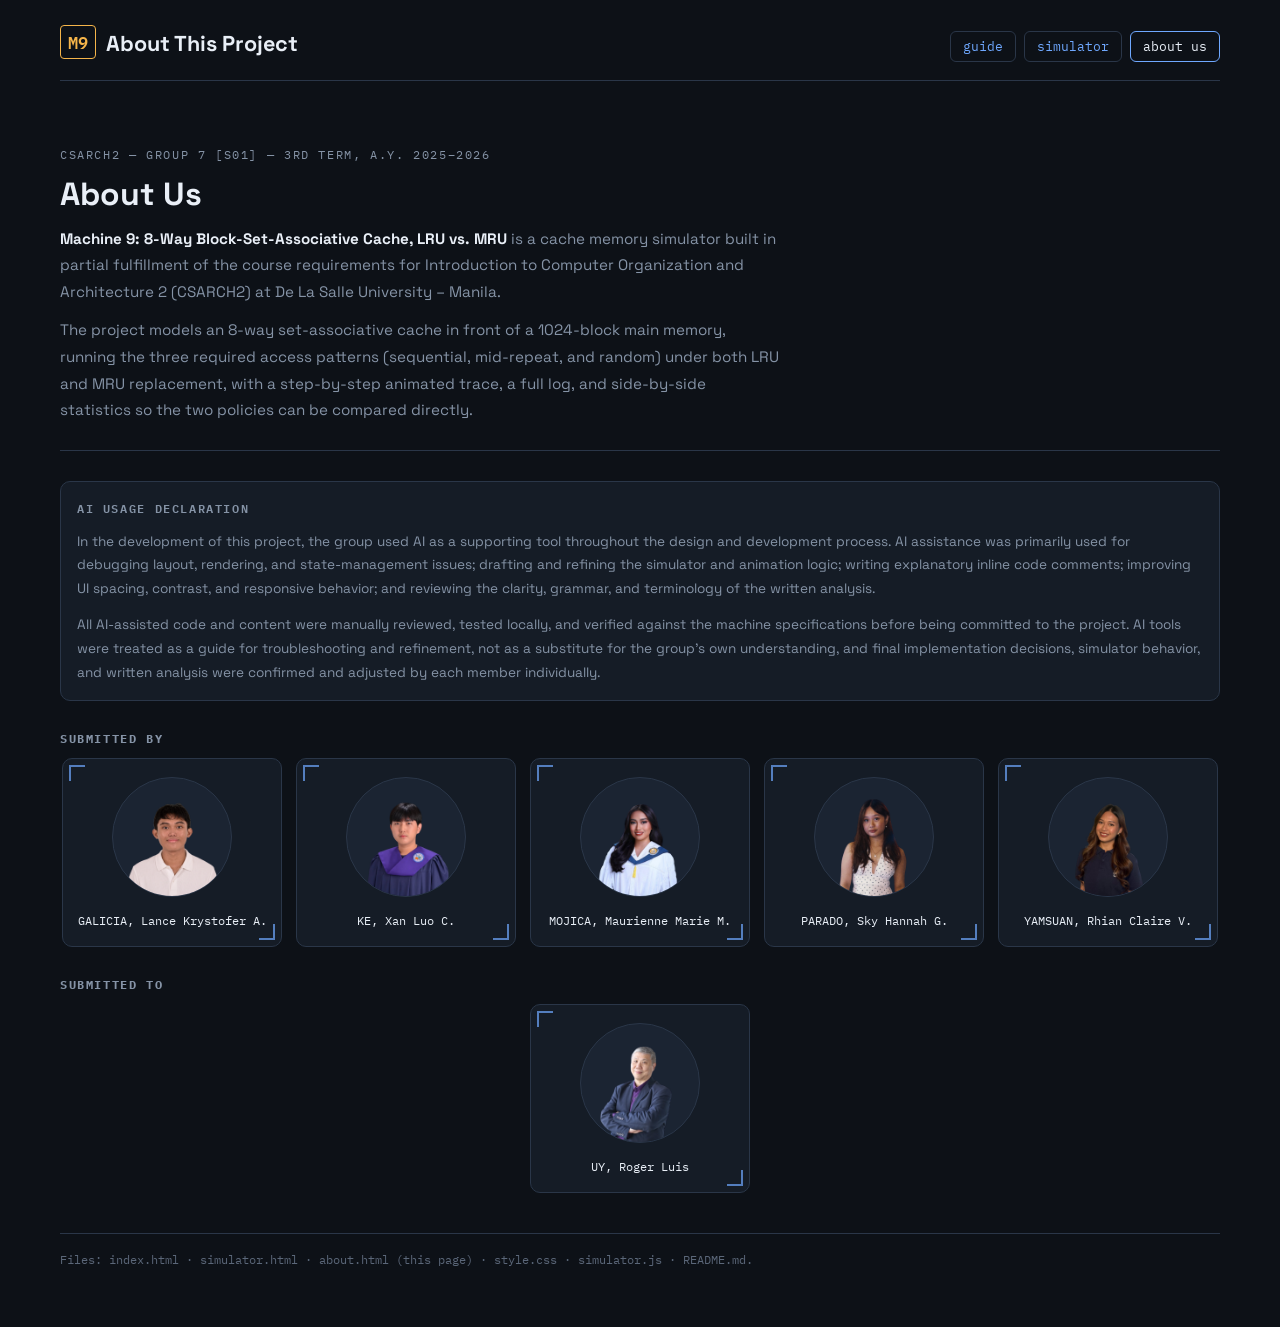
==== about.html @ 98dae0aa "added about us" ====
<!DOCTYPE html>
<html lang="en">
<head>
<meta charset="UTF-8">
<meta name="viewport" content="width=device-width, initial-scale=1.0">
<title>About Us - Machine 9 (8-Way BSA, LRU vs MRU)</title>
<link rel="preconnect" href="https://fonts.googleapis.com">
<link href="https://fonts.googleapis.com/css2?family=Space+Grotesk:wght@400;500;700&family=IBM+Plex+Mono:wght@400;500;600&display=swap" rel="stylesheet">
<link rel="stylesheet" href="style.css">
</head>
<body>
<div class="wrap">

<header>
  <h1><span class="m9">M9</span>About This Project</h1>
  <nav>
    <a href="index.html">guide</a>
    <a href="simulator.html">simulator</a>
    <a href="about.html" class="active">about us</a>
  </nav>
</header>

<section class="hero about-hero">
  <p class="eyebrow">CSARCH2 &mdash; Group 7 [S01] &mdash; 3rd Term, A.Y. 2025&ndash;2026</p>
  <h1>About Us</h1>
  <p>
    <strong>Machine 9: 8-Way Block-Set-Associative Cache, LRU vs. MRU</strong> is a cache
    memory simulator built in partial fulfillment of the course requirements for
    Introduction to Computer Organization and Architecture 2 (CSARCH2) at De La Salle
    University &ndash; Manila.
  </p>
  <p>
    The project models an 8-way set-associative cache in front of a 1024-block main
    memory, running the three required access patterns (sequential, mid-repeat, and
    random) under both LRU and MRU replacement, with a step-by-step animated trace,
    a full log, and side-by-side statistics so the two policies can be compared directly.
  </p>
</section>

<div class="card section">
  <h2>AI usage declaration</h2>
  <p style="color:var(--muted);font-size:.85rem;line-height:1.75">
    In the development of this project, the group used AI as a supporting tool throughout
    the design and development process. AI assistance was primarily used for debugging
    layout, rendering, and state-management issues; drafting and refining the simulator
    and animation logic; writing explanatory inline code comments; improving UI spacing,
    contrast, and responsive behavior; and reviewing the clarity, grammar, and terminology
    of the written analysis.
  </p>
  <p style="color:var(--muted);font-size:.85rem;line-height:1.75;margin-top:12px">
    All AI-assisted code and content were manually reviewed, tested locally, and verified
    against the machine specifications before being committed to the project. AI tools were
    treated as a guide for troubleshooting and refinement, not as a substitute for the
    group's own understanding, and final implementation decisions, simulator behavior, and
    written analysis were confirmed and adjusted by each member individually.
  </p>
</div>

<h2 class="section-label">Submitted by</h2>
<div class="people">
  <div class="card person">
    <div class="avatar"><img src="assets/images/lance.png" alt="Galicia, Lance Krystofer A." class="avatar-img"></div>
    <div class="pname">GALICIA, Lance Krystofer A.</div>
  </div>
  <div class="card person">
    <div class="avatar"><img src="assets/images/xan.png" alt="Ke, Xan Luo C." class="avatar-img"></div>
    <div class="pname">KE, Xan Luo C.</div>
  </div>
  <div class="card person">
    <div class="avatar"><img src="assets/images/maurienne.png" alt="Mojica, Maurienne Marie M." class="avatar-img"></div>
    <div class="pname">MOJICA, Maurienne Marie M.</div>
  </div>
  <div class="card person">
    <div class="avatar"><img src="assets/images/sky.png" alt="Parado, Sky Hannah G." class="avatar-img"></div>
    <div class="pname">PARADO, Sky Hannah G.</div>
  </div>
  <div class="card person">
    <div class="avatar"><img src="assets/images/rhian.png" alt="Yamsuan, Rhian Claire V." class="avatar-img"></div>
    <div class="pname">YAMSUAN, Rhian Claire V.</div>
  </div>
</div>

<h2 class="section-label">Submitted to</h2>
<div class="people people-single">
  <div class="card person">
    <div class="avatar"><img src="assets/images/roger.png" alt="Uy, Roger Luis" class="avatar-img"></div>
    <div class="pname">UY, Roger Luis</div>
  </div>
</div>

<footer>
  Files: index.html &middot; simulator.html &middot; about.html (this page) &middot; style.css &middot; simulator.js &middot; README.md.
</footer>

</div>
</body>
</html>
---- style.css ----
:root {
  --bg: #0d1117;
  --panel: #151c26;
  --panel2: #1b2432;
  --line: #2a3648;
  --ink: #e9eff7;
  --muted: #8593a6;
  --faint: #5b6779;
  --hit: #4ade9c;
  --miss: #ff6b5e;
  --amber: #f5b54a;
  --blue: #6fa8ff;
  --hit-dim: rgba(74, 222, 156, 0.14);
  --miss-dim: rgba(255, 107, 94, 0.14);
  --mono: 'IBM Plex Mono', ui-monospace, Menlo, Consolas, monospace;
  --sans: 'Space Grotesk', system-ui, -apple-system, sans-serif;
}

* { box-sizing: border-box; margin: 0; padding: 0; }

body {
  background: var(--bg);
  color: var(--ink);
  font-family: var(--sans);
  min-height: 100vh;
}

.wrap { max-width: 1200px; margin: 0 auto; padding: 28px 20px 60px; }

header {
  display: flex;
  align-items: baseline;
  justify-content: space-between;
  flex-wrap: wrap;
  gap: 8px;
  border-bottom: 1px solid var(--line);
  padding-bottom: 18px;
  margin-bottom: 22px;
}

h1 { font-size: 1.35rem; font-weight: 700; }

h1 .m9 {
  color: var(--amber);
  font-family: var(--mono);
  font-weight: 600;
  font-size: 0.8em;
  border: 1px solid var(--amber);
  border-radius: 4px;
  padding: 2px 7px;
  margin-right: 10px;
  vertical-align: 2px;
}

.sub { color: var(--muted); font-family: var(--mono); font-size: 0.78rem; }

nav a {
  color: var(--blue);
  font-family: var(--mono);
  font-size: 0.8rem;
  text-decoration: none;
  border: 1px solid var(--line);
  border-radius: 6px;
  padding: 6px 12px;
}
nav a:hover { border-color: var(--blue); }

.grid { display: grid; grid-template-columns: 290px 1fr; gap: 18px; }
@media (max-width: 900px) { .grid { grid-template-columns: 1fr; } }

.card {
  background: var(--panel);
  border: 1px solid var(--line);
  border-radius: 10px;
  padding: 16px;
}

.card h2 {
  font-size: 0.72rem;
  font-family: var(--mono);
  font-weight: 600;
  color: var(--muted);
  text-transform: uppercase;
  letter-spacing: 0.14em;
  margin-bottom: 12px;
}

.section { margin-top: 18px; }

label { display: block; font-size: 0.78rem; color: var(--muted); margin: 10px 0 4px; }

input[type='number'],
input[type='text'] {
  width: 100%;
  background: var(--panel2);
  color: var(--ink);
  border: 1px solid var(--line);
  border-radius: 6px;
  padding: 8px 10px;
  font-family: var(--mono);
  font-size: 0.82rem;
}

select {
  width: 100%;
  appearance: none;
  -webkit-appearance: none;
  background-color: var(--panel2);
  background-image: url("data:image/svg+xml,%3Csvg xmlns='http://www.w3.org/2000/svg' width='12' height='8'%3E%3Cpath d='M1 1l5 5 5-5' stroke='%238593a6' stroke-width='2' fill='none' stroke-linecap='round'/%3E%3C/svg%3E");
  background-repeat: no-repeat;
  background-position: right 12px center;
  color: var(--ink);
  border: 1px solid var(--line);
  border-radius: 6px;
  padding: 8px 34px 8px 10px;
  font-family: var(--mono);
  font-size: 0.82rem;
  cursor: pointer;
}
select:hover { border-color: var(--blue); }
select option { background: var(--panel2); color: var(--ink); }

select:focus,
input:focus,
button:focus-visible,
a:focus-visible { outline: 2px solid var(--blue); outline-offset: 1px; }

.seg {
  display: flex;
  background: var(--panel2);
  border: 1px solid var(--line);
  border-radius: 6px;
  overflow: hidden;
}
.seg button {
  flex: 1;
  background: none;
  border: 0;
  color: var(--muted);
  font-family: var(--mono);
  font-size: 0.76rem;
  padding: 7px 4px;
  cursor: pointer;
}
.seg button.on { background: var(--blue); color: #0b1020; font-weight: 600; }
.seg.pol button.on { background: var(--amber); }

.runbtn {
  width: 100%;
  margin-top: 16px;
  background: var(--hit);
  color: #08130d;
  border: 0;
  border-radius: 7px;
  padding: 11px;
  font-family: var(--sans);
  font-weight: 700;
  font-size: 0.95rem;
  cursor: pointer;
}
.runbtn:hover { filter: brightness(1.08); }

.hint {
  font-size: 0.7rem;
  color: var(--faint);
  margin-top: 8px;
  line-height: 1.5;
  font-family: var(--mono);
}

.err {
  color: var(--miss);
  font-size: 0.74rem;
  font-family: var(--mono);
  margin-top: 8px;
  display: none;
}

.stats {
  display: grid;
  grid-template-columns: repeat(auto-fit, minmax(130px, 1fr));
  gap: 10px;
  margin-bottom: 18px;
}
.stat {
  background: var(--panel);
  border: 1px solid var(--line);
  border-radius: 10px;
  padding: 11px 13px;
}
.stat .k {
  font-size: 0.62rem;
  font-family: var(--mono);
  color: var(--muted);
  text-transform: uppercase;
  letter-spacing: 0.1em;
}
.stat .v { font-size: 1.1rem; font-family: var(--mono); font-weight: 600; margin-top: 3px; display: flex; align-items: baseline; gap: 7px; }
.stat .v .ptag { font-size: 0.56rem; font-weight: 600; letter-spacing: 0.08em; min-width: 26px; }
.stat .v.hit { color: var(--hit); }
.stat .v.miss { color: var(--miss); }
.stat .v.amber { color: var(--amber); }

.bar { display: flex; align-items: center; gap: 10px; flex-wrap: wrap; margin-bottom: 14px; }
.bar button {
  background: var(--panel2);
  border: 1px solid var(--line);
  color: var(--ink);
  border-radius: 6px;
  padding: 7px 12px;
  font-family: var(--mono);
  font-size: 0.8rem;
  cursor: pointer;
}
.bar button:hover { border-color: var(--blue); }
.bar button:disabled { opacity: 0.35; cursor: default; }
.bar input[type='range'] { flex: 1; min-width: 120px; accent-color: var(--blue); }
.bar select { width: auto; }
.stepinfo { font-family: var(--mono); font-size: 0.78rem; color: var(--muted); min-width: 110px; text-align: right; }

.dies { display: grid; gap: 14px; grid-template-columns: 1fr; }
.dies.dual { grid-template-columns: 1fr 1fr; }
@media (max-width: 1050px) { .dies.dual { grid-template-columns: 1fr; } }

.diecol { min-width: 0; }
.dietitle {
  display: flex;
  justify-content: space-between;
  align-items: baseline;
  font-family: var(--mono);
  font-size: 0.78rem;
  font-weight: 600;
  letter-spacing: 0.08em;
  margin-bottom: 8px;
  padding: 0 2px;
}
.dielive { font-size: 0.66rem; font-weight: 500; letter-spacing: 0.04em; }

.die { display: grid; gap: 10px; }
.dies.dual .ways { grid-template-columns: repeat(4, 1fr); }

.set {
  background: var(--panel2);
  border: 1px solid var(--line);
  border-radius: 8px;
  padding: 10px;
}
.set .shead {
  font-family: var(--mono);
  font-size: 0.66rem;
  color: var(--muted);
  letter-spacing: 0.1em;
  margin-bottom: 8px;
  display: flex;
  justify-content: space-between;
}
.ways { display: grid; grid-template-columns: repeat(8, 1fr); gap: 6px; }
@media (max-width: 700px) { .ways { grid-template-columns: repeat(4, 1fr); } }

.way {
  position: relative;
  background: var(--bg);
  border: 1px solid var(--line);
  border-radius: 6px;
  min-height: 58px;
  padding: 6px 7px;
  font-family: var(--mono);
  transition: border-color 0.15s, background 0.15s;
}
.way .wtag { font-size: 0.58rem; color: var(--faint); }
.way .blk { font-size: 0.95rem; font-weight: 600; margin-top: 2px; }
.way .empty { color: var(--faint); font-size: 0.8rem; margin-top: 6px; }
.way .rec {
  position: absolute;
  left: 0;
  bottom: 0;
  height: 3px;
  background: var(--blue);
  border-radius: 0 0 0 6px;
  opacity: 0.85;
}
.way.flash-hit { border-color: var(--hit); background: var(--hit-dim); }
.way.flash-miss { border-color: var(--miss); background: var(--miss-dim); }
.way.flash-evict { border-color: var(--amber); }

.badge { position: absolute; top: 5px; right: 6px; font-size: 0.55rem; font-weight: 600; }
.badge.mru { color: var(--amber); }
.badge.lru { color: var(--blue); }

.legend {
  display: flex;
  gap: 16px;
  flex-wrap: wrap;
  font-family: var(--mono);
  font-size: 0.66rem;
  color: var(--muted);
  margin: 12px 2px 0;
}
.dot {
  display: inline-block;
  width: 9px;
  height: 9px;
  border-radius: 2px;
  margin-right: 5px;
  vertical-align: -1px;
}

.seqview {
  font-family: var(--mono);
  font-size: 0.7rem;
  color: var(--muted);
  background: var(--panel2);
  border: 1px solid var(--line);
  border-radius: 6px;
  padding: 8px 10px;
  margin-top: 10px;
  max-height: 70px;
  overflow: auto;
  word-break: break-all;
  line-height: 1.7;
}
.seqview b { color: var(--ink); font-weight: 600; }

.log {
  background: #0a0e14;
  border: 1px solid var(--line);
  border-radius: 8px;
  padding: 12px;
  height: 260px;
  overflow: auto;
  font-family: var(--mono);
  font-size: 0.73rem;
  line-height: 1.65;
  white-space: pre;
}
.log .h { color: var(--hit); }
.log .m { color: var(--miss); }
.log .d { color: var(--faint); }

.loghead { display: flex; justify-content: space-between; align-items: center; margin-bottom: 10px; }
.loghead button {
  background: none;
  border: 1px solid var(--line);
  color: var(--muted);
  border-radius: 6px;
  padding: 5px 10px;
  font-family: var(--mono);
  font-size: 0.7rem;
  cursor: pointer;
  transition: transform 0.2s ease, border-color 0.2s ease, color 0.2s ease, box-shadow 0.2s ease;
}
.loghead button:hover { border-color: var(--blue); color: var(--ink); transform: translateY(-1px); box-shadow: 0 12px 20px rgba(9, 19, 32, 0.16); }

table { width: 100%; border-collapse: collapse; font-family: var(--mono); font-size: 0.76rem; }
th, td { text-align: right; padding: 7px 10px; border-bottom: 1px solid var(--line); }
th:first-child, td:first-child { text-align: left; }
th {
  color: var(--muted);
  font-weight: 500;
  font-size: 0.66rem;
  text-transform: uppercase;
  letter-spacing: 0.1em;
}
td.win { color: var(--hit); font-weight: 600; }

.hero {
  padding: 40px 0 30px;
  border-bottom: 1px solid var(--line);
  margin-bottom: 30px;
}
.hero h1 { font-size: 2rem; line-height: 1.2; max-width: 700px; }
.hero p { color: var(--muted); margin-top: 14px; max-width: 640px; line-height: 1.7; font-size: 0.95rem; }
.hero .cta {
  display: inline-block;
  margin-top: 22px;
  background: var(--hit);
  color: #08130d;
  font-weight: 700;
  text-decoration: none;
  border-radius: 8px;
  padding: 12px 24px;
  border: 2px solid transparent;
  transition: transform 0.22s ease, filter 0.22s ease, box-shadow 0.22s ease, border-color 0.22s ease, background-color 0.22s ease;
}
.hero .cta:hover {
  filter: brightness(1.04);
  transform: translateY(-1px);
  box-shadow: 0 20px 26px rgba(17, 91, 58, 0.18);
  border-color: rgba(74, 222, 156, 0.8);
  background-color: #57d88b;
}

.steps { display: grid; grid-template-columns: repeat(auto-fit, minmax(240px, 1fr)); gap: 14px; margin-top: 24px; }
.step {
  transition: transform 0.24s ease, box-shadow 0.24s ease;
}
.step:hover {
  transform: translateY(-4px);
  box-shadow: 0 20px 36px rgba(0,0,0,0.14);
}
.step h3 { font-size: 0.9rem; margin-bottom: 8px; }
.step h3 span { color: var(--amber); font-family: var(--mono); margin-right: 8px; }
.step p { color: var(--muted); font-size: 0.82rem; line-height: 1.65; }
.step code {
  font-family: var(--mono);
  font-size: 0.78rem;
  background: var(--panel2);
  border: 1px solid var(--line);
  border-radius: 4px;
  padding: 1px 5px;
}

@media (max-width: 900px) {
  .hero { grid-template-columns: 1fr; }
  .hero-visual { margin-top: 20px; }
}

.spec-table td:first-child { color: var(--muted); }
.spec-table td { text-align: left; }

footer {
  margin-top: 40px;
  padding-top: 18px;
  border-top: 1px solid var(--line);
  color: var(--faint);
  font-family: var(--mono);
  font-size: 0.72rem;
}

@media (prefers-reduced-motion: reduce) { .way { transition: none; } }

/* ---- About Us page ---- */
nav { display: flex; gap: 8px; }
nav a.active { border-color: var(--blue); color: var(--ink); }

.about-hero { padding: 30px 0 26px; }
.about-hero .eyebrow {
  font-family: var(--mono);
  font-size: 0.72rem;
  color: var(--muted);
  text-transform: uppercase;
  letter-spacing: 0.14em;
  margin-bottom: 10px;
}
.about-hero h1 { font-size: 2rem; margin-bottom: 4px; }
.about-hero p { color: var(--muted); line-height: 1.75; font-size: 0.95rem; max-width: 720px; margin-top: 12px; }
.about-hero p strong { color: var(--ink); }

.wrap {
  animation: fade-in-up 0.6s ease-out both;
}

@keyframes fade-in-up {
  from {
    opacity: 0;
    transform: translateY(18px);
  }
  to {
    opacity: 1;
    transform: translateY(0);
  }
}

.section-label {
  font-family: var(--mono);
  font-size: 0.72rem;
  color: var(--muted);
  text-transform: uppercase;
  letter-spacing: 0.14em;
  margin: 30px 0 12px;
}

.people {
  display: grid;
  grid-template-columns: repeat(auto-fit, minmax(180px, 220px));
  gap: 14px;
  justify-content: center;
}
.people-single { grid-template-columns: 220px; justify-content: center; }

.person {
  position: relative;
  padding: 18px 14px 16px;
  text-align: center;
}
.person::before,
.person::after {
  content: '';
  position: absolute;
  width: 14px;
  height: 14px;
  border: 2px solid var(--blue);
  opacity: 0.7;
}
.person::before { top: 6px; left: 6px; border-right: 0; border-bottom: 0; }
.person::after { bottom: 6px; right: 6px; border-left: 0; border-top: 0; }

.avatar {
  width: 120px;
  height: 120px;
  margin: 0 auto 14px;
  border-radius: 50%;
  background: var(--panel2);
  border: 1px solid var(--line);
  display: flex;
  align-items: center;
  justify-content: center;
  font-size: 1.6rem;
  overflow: hidden;
}
.badge-icon { line-height: 1; }
.avatar-img {
  width: 100%;
  height: 100%;
  object-fit: cover;
  display: block;
}

.pname {
  font-family: var(--mono);
  font-size: 0.78rem;
  color: var(--ink);
  line-height: 1.5;
}
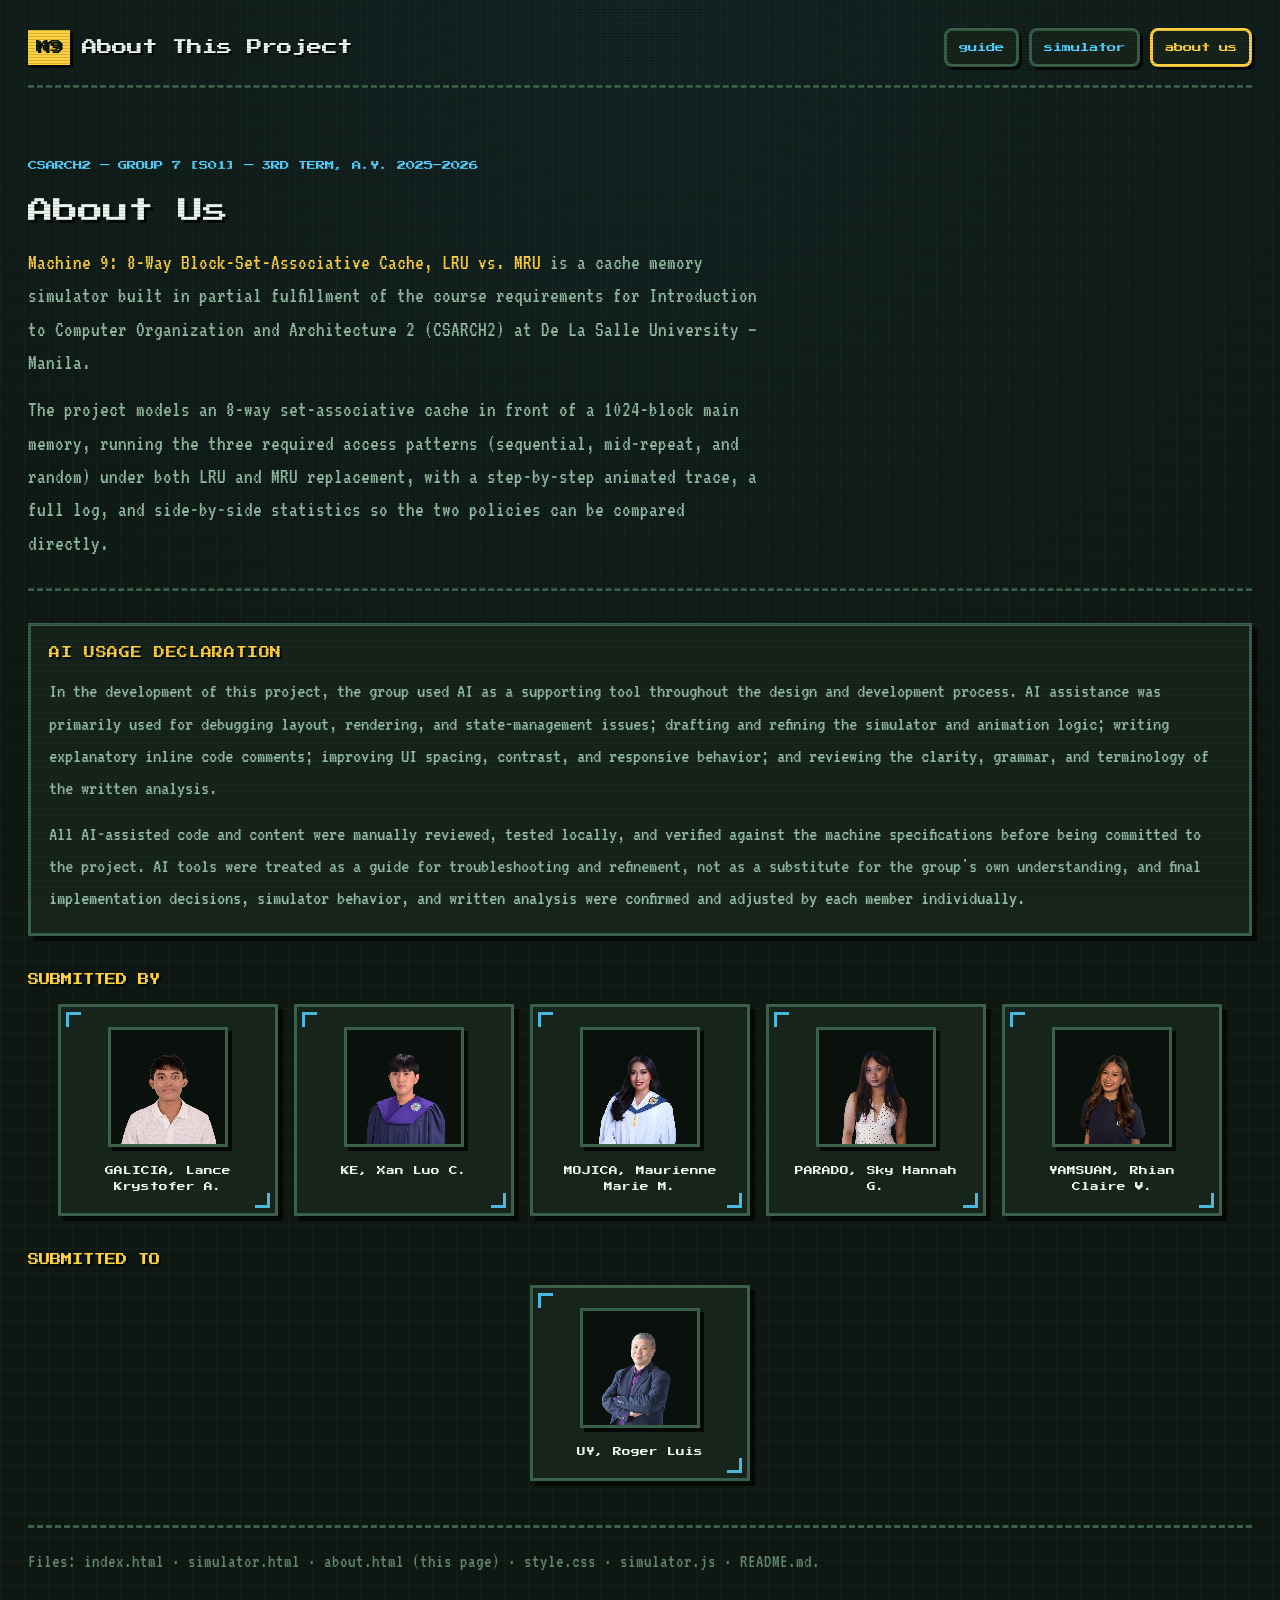
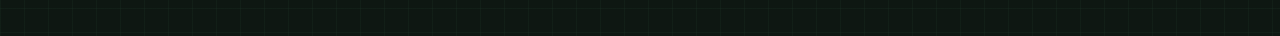
==== commit bc1b4c04: "update theme" ====
--- a/about.html
+++ b/about.html
@@ -5,7 +5,7 @@
 <meta name="viewport" content="width=device-width, initial-scale=1.0">
 <title>About Us - Machine 9 (8-Way BSA, LRU vs MRU)</title>
 <link rel="preconnect" href="https://fonts.googleapis.com">
-<link href="https://fonts.googleapis.com/css2?family=Space+Grotesk:wght@400;500;700&family=IBM+Plex+Mono:wght@400;500;600&display=swap" rel="stylesheet">
+<link href="https://fonts.googleapis.com/css2?family=Press+Start+2P&family=VT323&display=swap" rel="stylesheet">
 <link rel="stylesheet" href="style.css">
 </head>
 <body>
@@ -39,7 +39,7 @@
 
 <div class="card section">
   <h2>AI usage declaration</h2>
-  <p style="color:var(--muted);font-size:.85rem;line-height:1.75">
+  <p style="color:var(--muted)">
     In the development of this project, the group used AI as a supporting tool throughout
     the design and development process. AI assistance was primarily used for debugging
     layout, rendering, and state-management issues; drafting and refining the simulator
@@ -47,7 +47,7 @@
     contrast, and responsive behavior; and reviewing the clarity, grammar, and terminology
     of the written analysis.
   </p>
-  <p style="color:var(--muted);font-size:.85rem;line-height:1.75;margin-top:12px">
+  <p style="color:var(--muted);margin-top:14px">
     All AI-assisted code and content were manually reviewed, tested locally, and verified
     against the machine specifications before being committed to the project. AI tools were
     treated as a guide for troubleshooting and refinement, not as a substitute for the
--- a/style.css
+++ b/style.css
@@ -1,120 +1,215 @@
+/* ============================================================
+   M9 CACHE SIM - pixel arcade / chalkboard theme
+   ============================================================ */
+
 :root {
-  --bg: #0d1117;
-  --panel: #151c26;
-  --panel2: #1b2432;
-  --line: #2a3648;
-  --ink: #e9eff7;
-  --muted: #8593a6;
-  --faint: #5b6779;
-  --hit: #4ade9c;
-  --miss: #ff6b5e;
-  --amber: #f5b54a;
-  --blue: #6fa8ff;
-  --hit-dim: rgba(74, 222, 156, 0.14);
-  --miss-dim: rgba(255, 107, 94, 0.14);
-  --mono: 'IBM Plex Mono', ui-monospace, Menlo, Consolas, monospace;
-  --sans: 'Space Grotesk', system-ui, -apple-system, sans-serif;
-}
+  --bg: #0e1712;
+  --bg2: #0a110d;
+  --panel: #16241c;
+  --panel2: #1d2f24;
+  --line: #3a6049;
+  --line2: #24402f;
+  --ink: #e9f7ee;
+  --muted: #93bda3;
+  --faint: #5f8570;
+  --hit: #5ef06e;
+  --miss: #ff5f56;
+  --amber: #ffd23f;
+  --blue: #56d0ff;
+  --pink: #ff7ce5;
+  --hit-dim: rgba(94, 240, 110, 0.18);
+  --miss-dim: rgba(255, 95, 86, 0.18);
+  --shadow: #050906;
+  --mono: 'VT323', ui-monospace, Consolas, monospace;
+  --sans: 'VT323', ui-monospace, Consolas, monospace;
+  --disp: 'Press Start 2P', 'VT323', monospace;
+  /* rounding applied to interactive controls only - panels stay square */
+  --r: 8px;
+}
+
+html { font-size: 118%; }
 
 * { box-sizing: border-box; margin: 0; padding: 0; }
 
+img, .avatar-img { image-rendering: pixelated; }
+
 body {
-  background: var(--bg);
+  background-color: var(--bg);
+  /* chalkboard grid */
+  background-image:
+    linear-gradient(rgba(90, 160, 115, 0.055) 1px, transparent 1px),
+    linear-gradient(90deg, rgba(90, 160, 115, 0.055) 1px, transparent 1px),
+    radial-gradient(circle at 50% 0%, rgba(86, 208, 255, 0.07), transparent 60%);
+  background-size: 24px 24px, 24px 24px, 100% 100%;
   color: var(--ink);
   font-family: var(--sans);
+  font-size: 1.12rem;
+  line-height: 1.5;
   min-height: 100vh;
 }
 
-.wrap { max-width: 1200px; margin: 0 auto; padding: 28px 20px 60px; }
-
+/* CRT scanlines */
+body::before {
+  content: '';
+  position: fixed;
+  inset: 0;
+  pointer-events: none;
+  z-index: 999;
+  background: repeating-linear-gradient(
+    to bottom,
+    rgba(0, 0, 0, 0.16) 0px,
+    rgba(0, 0, 0, 0.16) 1px,
+    transparent 1px,
+    transparent 3px
+  );
+  mix-blend-mode: multiply;
+}
+
+.wrap {
+  width: 100%;
+  max-width: none;
+  margin: 0 auto;
+  padding: 28px 28px 60px;
+  animation: pixel-in 0.4s steps(4) both;
+}
+
+@keyframes pixel-in {
+  from { opacity: 0; transform: translateY(12px); }
+  to   { opacity: 1; transform: translateY(0); }
+}
+
+::selection { background: var(--amber); color: #12200f; }
+
+/* ---------- scrollbars ---------- */
+::-webkit-scrollbar { width: 12px; height: 12px; }
+::-webkit-scrollbar-track { background: var(--bg2); }
+::-webkit-scrollbar-thumb { background: var(--line); border: 2px solid var(--bg2); }
+::-webkit-scrollbar-thumb:hover { background: var(--hit); }
+
+/* ---------- header ---------- */
 header {
   display: flex;
-  align-items: baseline;
+  align-items: center;
   justify-content: space-between;
   flex-wrap: wrap;
-  gap: 8px;
-  border-bottom: 1px solid var(--line);
+  gap: 12px;
+  border-bottom: 3px dashed var(--line);
   padding-bottom: 18px;
-  margin-bottom: 22px;
-}
-
-h1 { font-size: 1.35rem; font-weight: 700; }
+  margin-bottom: 24px;
+}
+
+h1 {
+  font-family: var(--disp);
+  font-size: 0.82rem;
+  font-weight: 400;
+  line-height: 1.7;
+  text-shadow: 2px 2px 0 var(--shadow);
+}
 
 h1 .m9 {
-  color: var(--amber);
-  font-family: var(--mono);
-  font-weight: 600;
-  font-size: 0.8em;
-  border: 1px solid var(--amber);
-  border-radius: 4px;
-  padding: 2px 7px;
-  margin-right: 10px;
+  display: inline-block;
+  color: #12200f;
+  background: var(--amber);
+  font-family: var(--disp);
+  font-size: 0.85em;
+  padding: 6px 8px;
+  margin-right: 12px;
   vertical-align: 2px;
-}
-
-.sub { color: var(--muted); font-family: var(--mono); font-size: 0.78rem; }
+  border: 0;
+  border-radius: 0;
+  box-shadow: 3px 3px 0 var(--shadow);
+}
+
+.sub { color: var(--muted); font-family: var(--mono); font-size: 1rem; }
+
+nav { display: flex; gap: 10px; flex-wrap: wrap; }
 
 nav a {
   color: var(--blue);
-  font-family: var(--mono);
-  font-size: 0.8rem;
+  font-family: var(--disp);
+  font-size: 0.5rem;
+  line-height: 1.6;
   text-decoration: none;
-  border: 1px solid var(--line);
-  border-radius: 6px;
-  padding: 6px 12px;
-}
-nav a:hover { border-color: var(--blue); }
-
-.grid { display: grid; grid-template-columns: 290px 1fr; gap: 18px; }
+  background: var(--panel);
+  border: 3px solid var(--line);
+  border-radius: var(--r);
+  padding: 9px 12px;
+  box-shadow: 3px 3px 0 var(--shadow);
+  transition: none;
+}
+nav a:hover {
+  border-color: var(--blue);
+  color: var(--ink);
+  transform: translate(1px, 1px);
+  box-shadow: 2px 2px 0 var(--shadow);
+}
+nav a:active { transform: translate(3px, 3px); box-shadow: 0 0 0 var(--shadow); }
+nav a.active { border-color: var(--amber); color: var(--amber); }
+
+/* ---------- layout ---------- */
+.grid { display: grid; grid-template-columns: 310px 1fr; gap: 20px; }
 @media (max-width: 900px) { .grid { grid-template-columns: 1fr; } }
 
 .card {
   background: var(--panel);
-  border: 1px solid var(--line);
-  border-radius: 10px;
-  padding: 16px;
+  border: 3px solid var(--line);
+  border-radius: 0;
+  padding: 18px;
+  box-shadow: 5px 5px 0 var(--shadow);
 }
 
 .card h2 {
-  font-size: 0.72rem;
-  font-family: var(--mono);
-  font-weight: 600;
-  color: var(--muted);
-  text-transform: uppercase;
-  letter-spacing: 0.14em;
-  margin-bottom: 12px;
-}
-
-.section { margin-top: 18px; }
-
-label { display: block; font-size: 0.78rem; color: var(--muted); margin: 10px 0 4px; }
-
+  font-family: var(--disp);
+  font-size: 0.58rem;
+  font-weight: 400;
+  color: var(--amber);
+  text-transform: uppercase;
+  letter-spacing: 0.06em;
+  line-height: 1.6;
+  margin-bottom: 14px;
+  text-shadow: 2px 2px 0 var(--shadow);
+}
+
+.section { margin-top: 20px; }
+
+label {
+  display: block;
+  font-family: var(--mono);
+  font-size: 1rem;
+  color: var(--muted);
+  margin: 14px 0 5px;
+  text-transform: uppercase;
+  letter-spacing: 0.04em;
+}
+
+/* ---------- form controls ---------- */
 input[type='number'],
 input[type='text'] {
   width: 100%;
-  background: var(--panel2);
+  background: var(--bg2);
   color: var(--ink);
-  border: 1px solid var(--line);
-  border-radius: 6px;
-  padding: 8px 10px;
-  font-family: var(--mono);
-  font-size: 0.82rem;
-}
+  border: 3px solid var(--line);
+  border-radius: var(--r);
+  padding: 8px 12px;
+  font-family: var(--mono);
+  font-size: 1.05rem;
+}
+input[type='number']:hover, input[type='text']:hover { border-color: var(--blue); }
 
 select {
   width: 100%;
   appearance: none;
   -webkit-appearance: none;
-  background-color: var(--panel2);
-  background-image: url("data:image/svg+xml,%3Csvg xmlns='http://www.w3.org/2000/svg' width='12' height='8'%3E%3Cpath d='M1 1l5 5 5-5' stroke='%238593a6' stroke-width='2' fill='none' stroke-linecap='round'/%3E%3C/svg%3E");
+  background-color: var(--bg2);
+  background-image: url("data:image/svg+xml,%3Csvg xmlns='http://www.w3.org/2000/svg' width='12' height='12' shape-rendering='crispEdges'%3E%3Crect x='1' y='3' width='2' height='2' fill='%2393bda3'/%3E%3Crect x='3' y='5' width='2' height='2' fill='%2393bda3'/%3E%3Crect x='5' y='7' width='2' height='2' fill='%2393bda3'/%3E%3Crect x='7' y='5' width='2' height='2' fill='%2393bda3'/%3E%3Crect x='9' y='3' width='2' height='2' fill='%2393bda3'/%3E%3C/svg%3E");
   background-repeat: no-repeat;
-  background-position: right 12px center;
+  background-position: right 10px center;
   color: var(--ink);
-  border: 1px solid var(--line);
-  border-radius: 6px;
-  padding: 8px 34px 8px 10px;
-  font-family: var(--mono);
-  font-size: 0.82rem;
+  border: 3px solid var(--line);
+  border-radius: var(--r);
+  padding: 8px 32px 8px 12px;
+  font-family: var(--mono);
+  font-size: 1.05rem;
   cursor: pointer;
 }
 select:hover { border-color: var(--blue); }
@@ -123,102 +218,143 @@
 select:focus,
 input:focus,
 button:focus-visible,
-a:focus-visible { outline: 2px solid var(--blue); outline-offset: 1px; }
+a:focus-visible { outline: 3px solid var(--amber); outline-offset: 2px; }
 
 .seg {
   display: flex;
-  background: var(--panel2);
-  border: 1px solid var(--line);
-  border-radius: 6px;
+  background: var(--bg2);
+  border: 3px solid var(--line);
+  border-radius: var(--r);
   overflow: hidden;
+  gap: 0;
 }
 .seg button {
   flex: 1;
   background: none;
   border: 0;
-  color: var(--muted);
-  font-family: var(--mono);
-  font-size: 0.76rem;
-  padding: 7px 4px;
+  border-right: 3px solid var(--line);
+  color: var(--muted);
+  font-family: var(--disp);
+  font-size: 0.46rem;
+  line-height: 1.7;
+  padding: 10px 4px;
   cursor: pointer;
 }
-.seg button.on { background: var(--blue); color: #0b1020; font-weight: 600; }
-.seg.pol button.on { background: var(--amber); }
+.seg button:last-child { border-right: 0; }
+.seg button:hover { color: var(--ink); background: var(--panel2); }
+.seg button.on { background: var(--blue); color: #06131b; }
+.seg.pol button.on { background: var(--amber); color: #1c1704; }
 
 .runbtn {
   width: 100%;
-  margin-top: 16px;
+  margin-top: 20px;
   background: var(--hit);
-  color: #08130d;
-  border: 0;
-  border-radius: 7px;
-  padding: 11px;
-  font-family: var(--sans);
-  font-weight: 700;
+  color: #062a0c;
+  border: 3px solid #0d3a13;
+  border-radius: var(--r);
+  padding: 14px 10px;
+  font-family: var(--disp);
+  font-size: 0.66rem;
+  line-height: 1.6;
+  cursor: pointer;
+  box-shadow: 5px 5px 0 var(--shadow);
+  text-transform: uppercase;
+}
+.runbtn:hover { background: #7bff8b; transform: translate(1px, 1px); box-shadow: 4px 4px 0 var(--shadow); }
+.runbtn:active { transform: translate(5px, 5px); box-shadow: 0 0 0 var(--shadow); }
+
+.hint {
+  font-family: var(--mono);
   font-size: 0.95rem;
-  cursor: pointer;
-}
-.runbtn:hover { filter: brightness(1.08); }
-
-.hint {
-  font-size: 0.7rem;
   color: var(--faint);
-  margin-top: 8px;
-  line-height: 1.5;
-  font-family: var(--mono);
+  margin-top: 10px;
+  line-height: 1.45;
 }
 
 .err {
   color: var(--miss);
-  font-size: 0.74rem;
-  font-family: var(--mono);
-  margin-top: 8px;
+  font-family: var(--mono);
+  font-size: 1rem;
+  margin-top: 10px;
   display: none;
-}
-
+  text-transform: uppercase;
+}
+
+/* ---------- stat tiles ---------- */
 .stats {
   display: grid;
-  grid-template-columns: repeat(auto-fit, minmax(130px, 1fr));
-  gap: 10px;
-  margin-bottom: 18px;
+  grid-template-columns: repeat(auto-fit, minmax(140px, 1fr));
+  gap: 12px;
+  margin-bottom: 20px;
 }
 .stat {
   background: var(--panel);
-  border: 1px solid var(--line);
-  border-radius: 10px;
-  padding: 11px 13px;
+  border: 3px solid var(--line);
+  border-radius: 0;
+  padding: 12px 13px;
+  box-shadow: 4px 4px 0 var(--shadow);
 }
 .stat .k {
-  font-size: 0.62rem;
-  font-family: var(--mono);
-  color: var(--muted);
-  text-transform: uppercase;
-  letter-spacing: 0.1em;
-}
-.stat .v { font-size: 1.1rem; font-family: var(--mono); font-weight: 600; margin-top: 3px; display: flex; align-items: baseline; gap: 7px; }
-.stat .v .ptag { font-size: 0.56rem; font-weight: 600; letter-spacing: 0.08em; min-width: 26px; }
+  font-family: var(--disp);
+  font-size: 0.42rem;
+  line-height: 1.7;
+  color: var(--muted);
+  text-transform: uppercase;
+}
+.stat .v {
+  font-family: var(--mono);
+  font-size: 1.5rem;
+  font-weight: 400;
+  margin-top: 6px;
+  display: flex;
+  align-items: baseline;
+  gap: 8px;
+  text-shadow: 2px 2px 0 var(--shadow);
+}
+.stat .v .ptag { font-family: var(--disp); font-size: 0.4rem; min-width: 30px; }
 .stat .v.hit { color: var(--hit); }
 .stat .v.miss { color: var(--miss); }
 .stat .v.amber { color: var(--amber); }
 
-.bar { display: flex; align-items: center; gap: 10px; flex-wrap: wrap; margin-bottom: 14px; }
+/* ---------- animation bar ---------- */
+.bar {
+  display: flex;
+  align-items: center;
+  gap: 10px;
+  flex-wrap: wrap;
+  margin-bottom: 16px;
+  background: var(--bg2);
+  border: 3px solid var(--line2);
+  padding: 10px;
+}
 .bar button {
   background: var(--panel2);
-  border: 1px solid var(--line);
+  border: 3px solid var(--line);
   color: var(--ink);
-  border-radius: 6px;
-  padding: 7px 12px;
-  font-family: var(--mono);
-  font-size: 0.8rem;
+  border-radius: var(--r);
+  padding: 9px 12px;
+  font-family: var(--disp);
+  font-size: 0.46rem;
+  line-height: 1.6;
   cursor: pointer;
-}
-.bar button:hover { border-color: var(--blue); }
-.bar button:disabled { opacity: 0.35; cursor: default; }
-.bar input[type='range'] { flex: 1; min-width: 120px; accent-color: var(--blue); }
-.bar select { width: auto; }
-.stepinfo { font-family: var(--mono); font-size: 0.78rem; color: var(--muted); min-width: 110px; text-align: right; }
-
-.dies { display: grid; gap: 14px; grid-template-columns: 1fr; }
+  box-shadow: 3px 3px 0 var(--shadow);
+}
+.bar button:hover { border-color: var(--blue); color: var(--blue); transform: translate(1px, 1px); box-shadow: 2px 2px 0 var(--shadow); }
+.bar button:active { transform: translate(3px, 3px); box-shadow: 0 0 0 var(--shadow); }
+.bar button:disabled { opacity: 0.3; cursor: default; transform: none; box-shadow: 3px 3px 0 var(--shadow); }
+.bar input[type='range'] { flex: 1; min-width: 120px; accent-color: var(--hit); height: 12px; }
+.bar select { width: auto; font-size: 0.95rem; padding: 6px 28px 6px 8px; }
+.bar label { margin: 0; }
+.stepinfo {
+  font-family: var(--mono);
+  font-size: 1.05rem;
+  color: var(--amber);
+  min-width: 120px;
+  text-align: right;
+}
+
+/* ---------- cache dies ---------- */
+.dies { display: grid; gap: 16px; grid-template-columns: 1fr; }
 .dies.dual { grid-template-columns: 1fr 1fr; }
 @media (max-width: 1050px) { .dies.dual { grid-template-columns: 1fr; } }
 
@@ -226,299 +362,399 @@
 .dietitle {
   display: flex;
   justify-content: space-between;
-  align-items: baseline;
-  font-family: var(--mono);
-  font-size: 0.78rem;
-  font-weight: 600;
-  letter-spacing: 0.08em;
-  margin-bottom: 8px;
-  padding: 0 2px;
-}
-.dielive { font-size: 0.66rem; font-weight: 500; letter-spacing: 0.04em; }
+  align-items: center;
+  font-family: var(--disp);
+  font-size: 0.52rem;
+  line-height: 1.7;
+  margin-bottom: 10px;
+  padding: 6px 8px;
+  background: var(--bg2);
+  border: 3px solid var(--line2);
+}
+.dielive { font-family: var(--mono); font-size: 1rem; letter-spacing: 0.02em; }
 
 .die { display: grid; gap: 10px; }
-.dies.dual .ways { grid-template-columns: repeat(4, 1fr); }
+/* side-by-side dies fold to 4 ways per row only when there isn't room for 8 */
+.dies.dual .ways { grid-template-columns: repeat(8, 1fr); }
+@media (max-width: 1500px) { .dies.dual .ways { grid-template-columns: repeat(4, 1fr); } }
 
 .set {
   background: var(--panel2);
-  border: 1px solid var(--line);
-  border-radius: 8px;
+  border: 3px solid var(--line2);
+  border-radius: 0;
   padding: 10px;
 }
 .set .shead {
   font-family: var(--mono);
-  font-size: 0.66rem;
-  color: var(--muted);
-  letter-spacing: 0.1em;
+  font-size: 1rem;
+  color: var(--muted);
+  letter-spacing: 0.04em;
   margin-bottom: 8px;
   display: flex;
   justify-content: space-between;
+  text-transform: uppercase;
 }
 .ways { display: grid; grid-template-columns: repeat(8, 1fr); gap: 6px; }
 @media (max-width: 700px) { .ways { grid-template-columns: repeat(4, 1fr); } }
 
 .way {
   position: relative;
-  background: var(--bg);
-  border: 1px solid var(--line);
-  border-radius: 6px;
-  min-height: 58px;
-  padding: 6px 7px;
-  font-family: var(--mono);
-  transition: border-color 0.15s, background 0.15s;
-}
-.way .wtag { font-size: 0.58rem; color: var(--faint); }
-.way .blk { font-size: 0.95rem; font-weight: 600; margin-top: 2px; }
-.way .empty { color: var(--faint); font-size: 0.8rem; margin-top: 6px; }
+  background: var(--bg2);
+  border: 3px solid var(--line2);
+  border-radius: 0;
+  min-height: 64px;
+  padding: 5px 6px;
+  font-family: var(--mono);
+  transition: none;
+}
+.way .wtag { font-family: var(--disp); font-size: 0.32rem; color: var(--faint); }
+.way .blk {
+  font-family: var(--disp);
+  font-size: 0.6rem;
+  line-height: 1.5;
+  margin-top: 6px;
+  text-shadow: 2px 2px 0 var(--shadow);
+}
+.way .empty { color: var(--faint); font-size: 1.1rem; margin-top: 6px; }
 .way .rec {
   position: absolute;
   left: 0;
   bottom: 0;
-  height: 3px;
+  height: 5px;
   background: var(--blue);
-  border-radius: 0 0 0 6px;
-  opacity: 0.85;
-}
-.way.flash-hit { border-color: var(--hit); background: var(--hit-dim); }
-.way.flash-miss { border-color: var(--miss); background: var(--miss-dim); }
+  border-radius: 0;
+  opacity: 1;
+}
+.way.flash-hit { border-color: var(--hit); background: var(--hit-dim); box-shadow: inset 0 0 0 2px rgba(94,240,110,.35); }
+.way.flash-miss { border-color: var(--miss); background: var(--miss-dim); box-shadow: inset 0 0 0 2px rgba(255,95,86,.35); }
 .way.flash-evict { border-color: var(--amber); }
 
-.badge { position: absolute; top: 5px; right: 6px; font-size: 0.55rem; font-weight: 600; }
-.badge.mru { color: var(--amber); }
-.badge.lru { color: var(--blue); }
+.badge {
+  position: absolute;
+  top: 4px;
+  right: 4px;
+  font-family: var(--disp);
+  font-size: 0.3rem;
+  line-height: 1;
+  padding: 2px 3px;
+}
+.badge.mru { color: #1c1704; background: var(--amber); }
+.badge.lru { color: #06131b; background: var(--blue); }
 
 .legend {
   display: flex;
   gap: 16px;
   flex-wrap: wrap;
   font-family: var(--mono);
-  font-size: 0.66rem;
-  color: var(--muted);
-  margin: 12px 2px 0;
+  font-size: 1rem;
+  color: var(--muted);
+  margin: 14px 2px 0;
+  text-transform: uppercase;
 }
 .dot {
   display: inline-block;
-  width: 9px;
-  height: 9px;
-  border-radius: 2px;
-  margin-right: 5px;
+  width: 11px;
+  height: 11px;
+  border-radius: 0;
+  margin-right: 6px;
   vertical-align: -1px;
+  box-shadow: 2px 2px 0 var(--shadow);
 }
 
 .seqview {
   font-family: var(--mono);
-  font-size: 0.7rem;
-  color: var(--muted);
-  background: var(--panel2);
-  border: 1px solid var(--line);
-  border-radius: 6px;
+  font-size: 1rem;
+  color: var(--muted);
+  background: var(--bg2);
+  border: 3px solid var(--line2);
+  border-radius: 0;
   padding: 8px 10px;
-  margin-top: 10px;
-  max-height: 70px;
+  margin-top: 12px;
+  max-height: 84px;
   overflow: auto;
   word-break: break-all;
-  line-height: 1.7;
-}
-.seqview b { color: var(--ink); font-weight: 600; }
-
+  line-height: 1.6;
+}
+.seqview b { color: var(--amber); font-weight: 400; }
+
+/* ---------- log ---------- */
 .log {
-  background: #0a0e14;
-  border: 1px solid var(--line);
-  border-radius: 8px;
+  background: var(--bg2);
+  border: 3px solid var(--line2);
+  border-radius: 0;
   padding: 12px;
-  height: 260px;
+  height: 280px;
   overflow: auto;
   font-family: var(--mono);
-  font-size: 0.73rem;
-  line-height: 1.65;
+  font-size: 1.02rem;
+  line-height: 1.35;
   white-space: pre;
+  color: var(--muted);
 }
 .log .h { color: var(--hit); }
 .log .m { color: var(--miss); }
 .log .d { color: var(--faint); }
 
-.loghead { display: flex; justify-content: space-between; align-items: center; margin-bottom: 10px; }
+.loghead { display: flex; justify-content: space-between; align-items: center; margin-bottom: 12px; gap: 10px; flex-wrap: wrap; }
 .loghead button {
-  background: none;
-  border: 1px solid var(--line);
-  color: var(--muted);
-  border-radius: 6px;
-  padding: 5px 10px;
-  font-family: var(--mono);
-  font-size: 0.7rem;
+  background: var(--panel2);
+  border: 3px solid var(--line);
+  color: var(--muted);
+  border-radius: var(--r);
+  padding: 8px 12px;
+  font-family: var(--disp);
+  font-size: 0.44rem;
+  line-height: 1.6;
   cursor: pointer;
-  transition: transform 0.2s ease, border-color 0.2s ease, color 0.2s ease, box-shadow 0.2s ease;
-}
-.loghead button:hover { border-color: var(--blue); color: var(--ink); transform: translateY(-1px); box-shadow: 0 12px 20px rgba(9, 19, 32, 0.16); }
-
-table { width: 100%; border-collapse: collapse; font-family: var(--mono); font-size: 0.76rem; }
-th, td { text-align: right; padding: 7px 10px; border-bottom: 1px solid var(--line); }
+  box-shadow: 3px 3px 0 var(--shadow);
+  transition: none;
+}
+.loghead button:hover { border-color: var(--blue); color: var(--blue); transform: translate(1px, 1px); box-shadow: 2px 2px 0 var(--shadow); }
+.loghead button:active { transform: translate(3px, 3px); box-shadow: 0 0 0 var(--shadow); }
+
+/* ---------- tables ---------- */
+table { width: 100%; border-collapse: collapse; font-family: var(--mono); font-size: 1.05rem; }
+th, td { text-align: right; padding: 8px 10px; border-bottom: 3px solid var(--line2); }
 th:first-child, td:first-child { text-align: left; }
 th {
-  color: var(--muted);
-  font-weight: 500;
-  font-size: 0.66rem;
-  text-transform: uppercase;
-  letter-spacing: 0.1em;
-}
-td.win { color: var(--hit); font-weight: 600; }
-
+  color: var(--amber);
+  font-family: var(--disp);
+  font-size: 0.42rem;
+  line-height: 1.8;
+  font-weight: 400;
+  text-transform: uppercase;
+  border-bottom-color: var(--line);
+}
+tr:hover td { background: var(--panel2); }
+td.win { color: var(--hit); }
+
+.spec-table td:first-child { color: var(--muted); text-transform: uppercase; }
+.spec-table td { text-align: left; }
+
+/* ---------- hero ---------- */
 .hero {
-  padding: 40px 0 30px;
-  border-bottom: 1px solid var(--line);
-  margin-bottom: 30px;
-}
-.hero h1 { font-size: 2rem; line-height: 1.2; max-width: 700px; }
-.hero p { color: var(--muted); margin-top: 14px; max-width: 640px; line-height: 1.7; font-size: 0.95rem; }
+  padding: 40px 0 34px;
+  border-bottom: 3px dashed var(--line);
+  margin-bottom: 32px;
+}
+.hero h1 {
+  font-family: var(--disp);
+  font-size: 1.18rem;
+  line-height: 1.85;
+  max-width: 760px;
+  color: var(--ink);
+  text-shadow: 3px 3px 0 var(--shadow);
+}
+.hero p {
+  color: var(--muted);
+  margin-top: 18px;
+  max-width: 660px;
+  line-height: 1.55;
+  font-size: 1.14rem;
+}
 .hero .cta {
   display: inline-block;
-  margin-top: 22px;
+  margin-top: 26px;
   background: var(--hit);
-  color: #08130d;
-  font-weight: 700;
+  color: #062a0c;
+  font-family: var(--disp);
+  font-size: 0.72rem;
+  line-height: 1.6;
   text-decoration: none;
-  border-radius: 8px;
-  padding: 12px 24px;
-  border: 2px solid transparent;
-  transition: transform 0.22s ease, filter 0.22s ease, box-shadow 0.22s ease, border-color 0.22s ease, background-color 0.22s ease;
-}
-.hero .cta:hover {
-  filter: brightness(1.04);
-  transform: translateY(-1px);
-  box-shadow: 0 20px 26px rgba(17, 91, 58, 0.18);
-  border-color: rgba(74, 222, 156, 0.8);
-  background-color: #57d88b;
-}
-
-.steps { display: grid; grid-template-columns: repeat(auto-fit, minmax(240px, 1fr)); gap: 14px; margin-top: 24px; }
-.step {
-  transition: transform 0.24s ease, box-shadow 0.24s ease;
-}
+  border-radius: var(--r);
+  padding: 16px 24px;
+  border: 3px solid #0d3a13;
+  box-shadow: 6px 6px 0 var(--shadow);
+  text-transform: uppercase;
+  transition: none;
+}
+.hero .cta:hover { background: #7bff8b; transform: translate(2px, 2px); box-shadow: 4px 4px 0 var(--shadow); }
+.hero .cta:active { transform: translate(6px, 6px); box-shadow: 0 0 0 var(--shadow); }
+
+/* blinking arcade cursor after the CTA */
+.hero .cta::after {
+  content: ' _';
+  animation: blink 1s steps(1) infinite;
+}
+@keyframes blink { 50% { opacity: 0; } }
+
+/* ---------- steps ---------- */
+.steps { display: grid; grid-template-columns: repeat(auto-fit, minmax(250px, 1fr)); gap: 16px; margin-top: 20px; }
+.step { transition: none; }
 .step:hover {
-  transform: translateY(-4px);
-  box-shadow: 0 20px 36px rgba(0,0,0,0.14);
-}
-.step h3 { font-size: 0.9rem; margin-bottom: 8px; }
-.step h3 span { color: var(--amber); font-family: var(--mono); margin-right: 8px; }
-.step p { color: var(--muted); font-size: 0.82rem; line-height: 1.65; }
-.step code {
-  font-family: var(--mono);
-  font-size: 0.78rem;
-  background: var(--panel2);
-  border: 1px solid var(--line);
-  border-radius: 4px;
-  padding: 1px 5px;
+  transform: translate(-2px, -2px);
+  box-shadow: 7px 7px 0 var(--shadow);
+  border-color: var(--blue);
+}
+.step h3 {
+  font-family: var(--disp);
+  font-size: 0.56rem;
+  font-weight: 400;
+  line-height: 1.7;
+  margin-bottom: 12px;
+  color: var(--ink);
+}
+.step h3 span {
+  display: inline-block;
+  color: #1c1704;
+  background: var(--amber);
+  font-family: var(--disp);
+  padding: 4px 6px;
+  margin-right: 9px;
+  box-shadow: 2px 2px 0 var(--shadow);
+}
+.step p { color: var(--muted); font-size: 1.1rem; line-height: 1.5; }
+.step code, code {
+  font-family: var(--mono);
+  font-size: 1.05rem;
+  color: var(--amber);
+  background: var(--bg2);
+  border: 2px solid var(--line2);
+  border-radius: 0;
+  padding: 0 5px;
 }
 
 @media (max-width: 900px) {
   .hero { grid-template-columns: 1fr; }
   .hero-visual { margin-top: 20px; }
-}
-
-.spec-table td:first-child { color: var(--muted); }
-.spec-table td { text-align: left; }
-
+  .hero h1 { font-size: 0.92rem; }
+  h1 { font-size: 0.7rem; }
+}
+
+/* ---------- footer ---------- */
 footer {
-  margin-top: 40px;
-  padding-top: 18px;
-  border-top: 1px solid var(--line);
+  margin-top: 44px;
+  padding-top: 20px;
+  border-top: 3px dashed var(--line);
   color: var(--faint);
   font-family: var(--mono);
-  font-size: 0.72rem;
-}
-
-@media (prefers-reduced-motion: reduce) { .way { transition: none; } }
-
-/* ---- About Us page ---- */
-nav { display: flex; gap: 8px; }
-nav a.active { border-color: var(--blue); color: var(--ink); }
-
-.about-hero { padding: 30px 0 26px; }
+  font-size: 1rem;
+  line-height: 1.5;
+}
+
+@media (prefers-reduced-motion: reduce) {
+  .way, .wrap { animation: none; transition: none; }
+  .hero .cta::after { animation: none; }
+}
+
+/* ---------- about page ---------- */
+.about-hero { padding: 32px 0 28px; }
 .about-hero .eyebrow {
-  font-family: var(--mono);
-  font-size: 0.72rem;
-  color: var(--muted);
-  text-transform: uppercase;
-  letter-spacing: 0.14em;
-  margin-bottom: 10px;
-}
-.about-hero h1 { font-size: 2rem; margin-bottom: 4px; }
-.about-hero p { color: var(--muted); line-height: 1.75; font-size: 0.95rem; max-width: 720px; margin-top: 12px; }
-.about-hero p strong { color: var(--ink); }
-
-.wrap {
-  animation: fade-in-up 0.6s ease-out both;
-}
-
-@keyframes fade-in-up {
-  from {
-    opacity: 0;
-    transform: translateY(18px);
-  }
-  to {
-    opacity: 1;
-    transform: translateY(0);
-  }
-}
+  font-family: var(--disp);
+  font-size: 0.5rem;
+  line-height: 1.8;
+  color: var(--blue);
+  text-transform: uppercase;
+  margin-bottom: 16px;
+}
+.about-hero h1 { font-size: 1.35rem; line-height: 1.6; margin-bottom: 6px; }
+.about-hero p { color: var(--muted); line-height: 1.55; font-size: 1.14rem; max-width: 740px; margin-top: 14px; }
+.about-hero p strong { color: var(--amber); font-weight: 400; }
+
+.card p { font-size: 1.1rem; line-height: 1.55; }
 
 .section-label {
-  font-family: var(--mono);
-  font-size: 0.72rem;
-  color: var(--muted);
-  text-transform: uppercase;
-  letter-spacing: 0.14em;
-  margin: 30px 0 12px;
+  font-family: var(--disp);
+  font-size: 0.6rem;
+  font-weight: 400;
+  line-height: 1.8;
+  color: var(--amber);
+  text-transform: uppercase;
+  margin: 34px 0 14px;
+  text-shadow: 2px 2px 0 var(--shadow);
 }
 
 .people {
   display: grid;
-  grid-template-columns: repeat(auto-fit, minmax(180px, 220px));
-  gap: 14px;
+  grid-template-columns: repeat(auto-fit, minmax(190px, 220px));
+  gap: 16px;
   justify-content: center;
 }
 .people-single { grid-template-columns: 220px; justify-content: center; }
 
 .person {
   position: relative;
-  padding: 18px 14px 16px;
+  padding: 20px 14px 18px;
   text-align: center;
 }
+.person:hover { border-color: var(--blue); transform: translate(-2px, -2px); box-shadow: 7px 7px 0 var(--shadow); }
 .person::before,
 .person::after {
   content: '';
   position: absolute;
-  width: 14px;
-  height: 14px;
-  border: 2px solid var(--blue);
-  opacity: 0.7;
-}
-.person::before { top: 6px; left: 6px; border-right: 0; border-bottom: 0; }
-.person::after { bottom: 6px; right: 6px; border-left: 0; border-top: 0; }
+  width: 12px;
+  height: 12px;
+  border: 3px solid var(--blue);
+  opacity: 0.85;
+}
+.person::before { top: 5px; left: 5px; border-right: 0; border-bottom: 0; }
+.person::after { bottom: 5px; right: 5px; border-left: 0; border-top: 0; }
 
 .avatar {
   width: 120px;
   height: 120px;
-  margin: 0 auto 14px;
-  border-radius: 50%;
-  background: var(--panel2);
-  border: 1px solid var(--line);
+  margin: 0 auto 16px;
+  border-radius: 0;
+  background: var(--bg2);
+  border: 3px solid var(--line);
   display: flex;
   align-items: center;
   justify-content: center;
   font-size: 1.6rem;
   overflow: hidden;
+  box-shadow: 4px 4px 0 var(--shadow);
 }
 .badge-icon { line-height: 1; }
-.avatar-img {
+.avatar-img { width: 100%; height: 100%; object-fit: cover; display: block; }
+
+.pname {
+  font-family: var(--disp);
+  font-size: 0.46rem;
+  line-height: 1.85;
+  color: var(--ink);
+}
+
+/* ---------- trace log modal ---------- */
+.modal-overlay {
+  display: none;
+  position: fixed;
+  inset: 0;
+  background: rgba(4, 9, 6, 0.86);
+  z-index: 100;
+  align-items: center;
+  justify-content: center;
+  padding: 30px 16px;
+}
+.modal-overlay.open { display: flex; }
+
+.modal-box {
+  background: var(--panel);
+  border: 3px solid var(--line);
+  border-radius: 0;
+  padding: 18px;
   width: 100%;
+  max-width: 1100px;
   height: 100%;
-  object-fit: cover;
-  display: block;
-}
-
-.pname {
-  font-family: var(--mono);
-  font-size: 0.78rem;
-  color: var(--ink);
-  line-height: 1.5;
-}+  max-height: 860px;
+  display: flex;
+  flex-direction: column;
+  box-shadow: 10px 10px 0 var(--shadow);
+}
+
+.modal-head { flex: 0 0 auto; }
+.modal-head #modalMeta,
+.dielabel-sub {
+  font-family: var(--mono);
+  font-size: 1rem;
+  color: var(--faint);
+  margin-left: 10px;
+  text-transform: none;
+  letter-spacing: 0;
+}
+
+.modal-log { flex: 1 1 auto; height: auto; font-size: 1.05rem; }
+
+@media (max-width: 640px) {
+  .modal-box { padding: 12px; max-height: 92vh; }
+  html { font-size: 108%; }
+}
